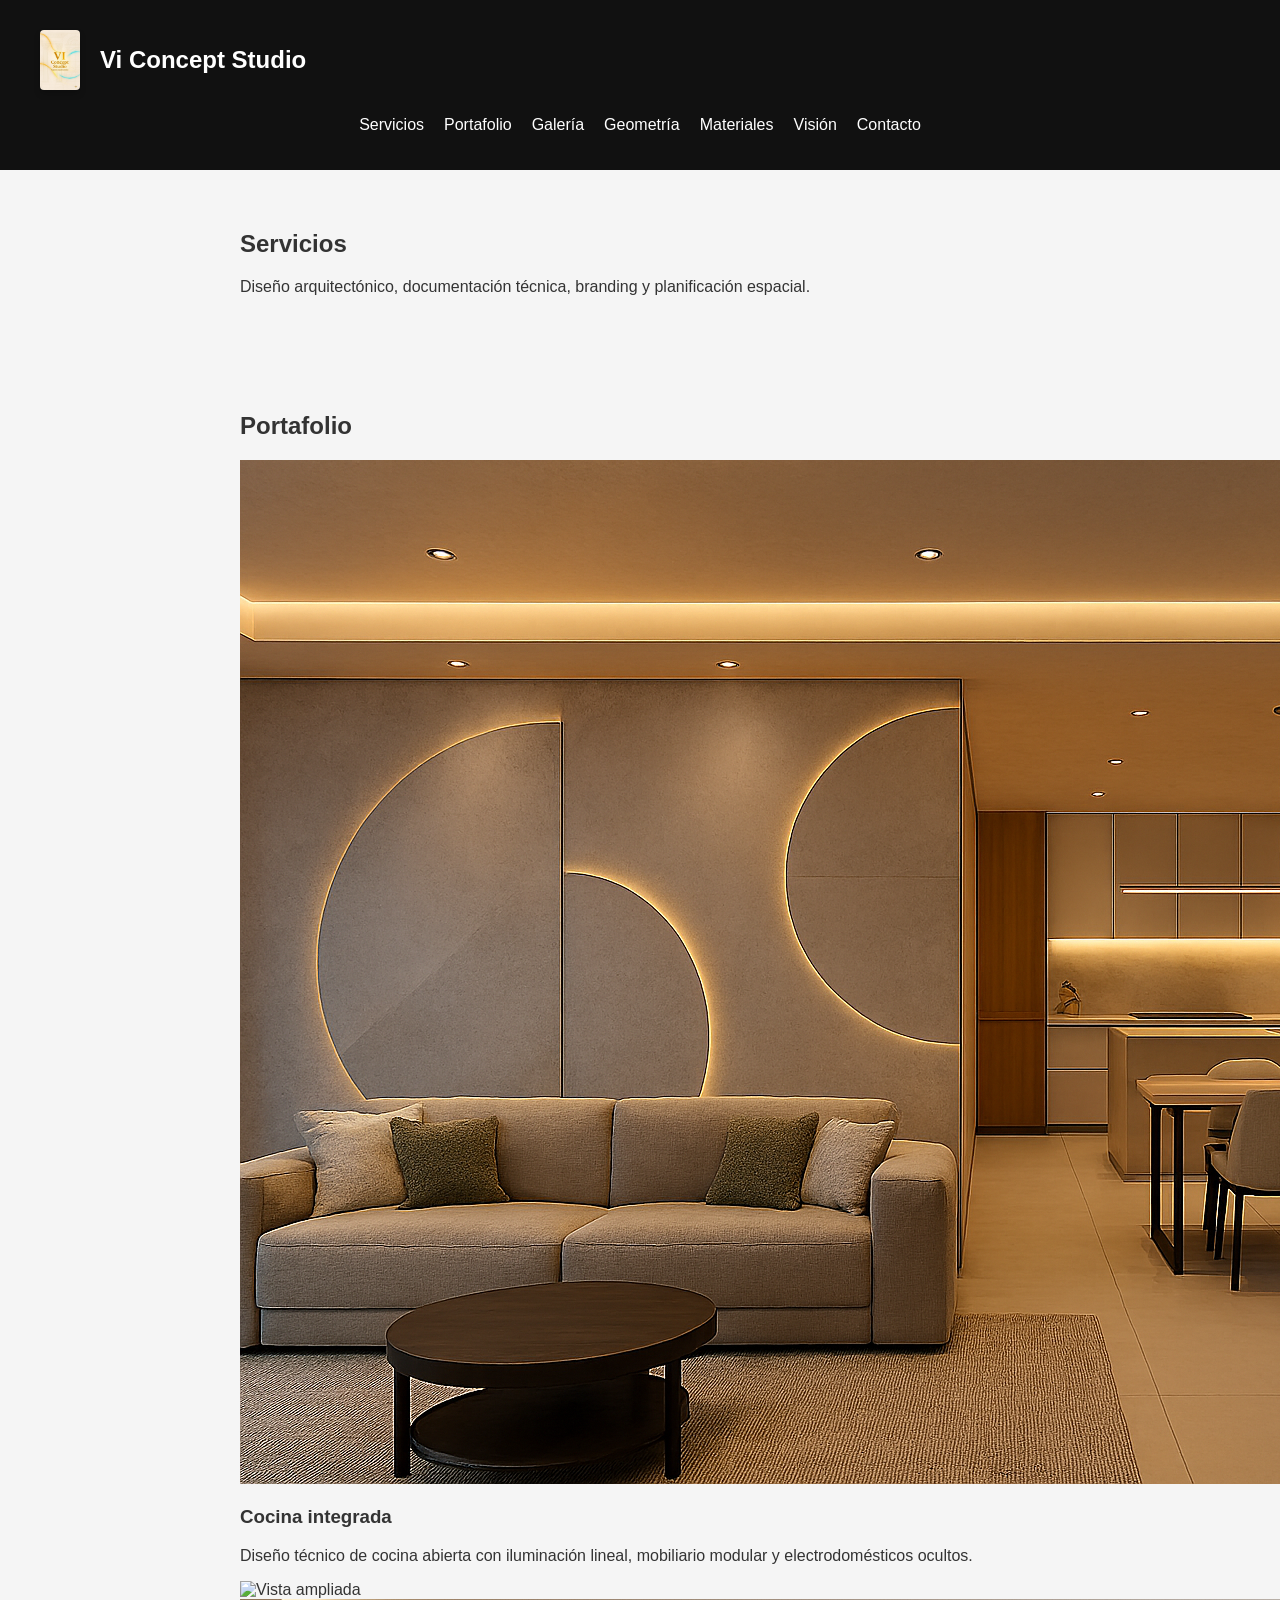
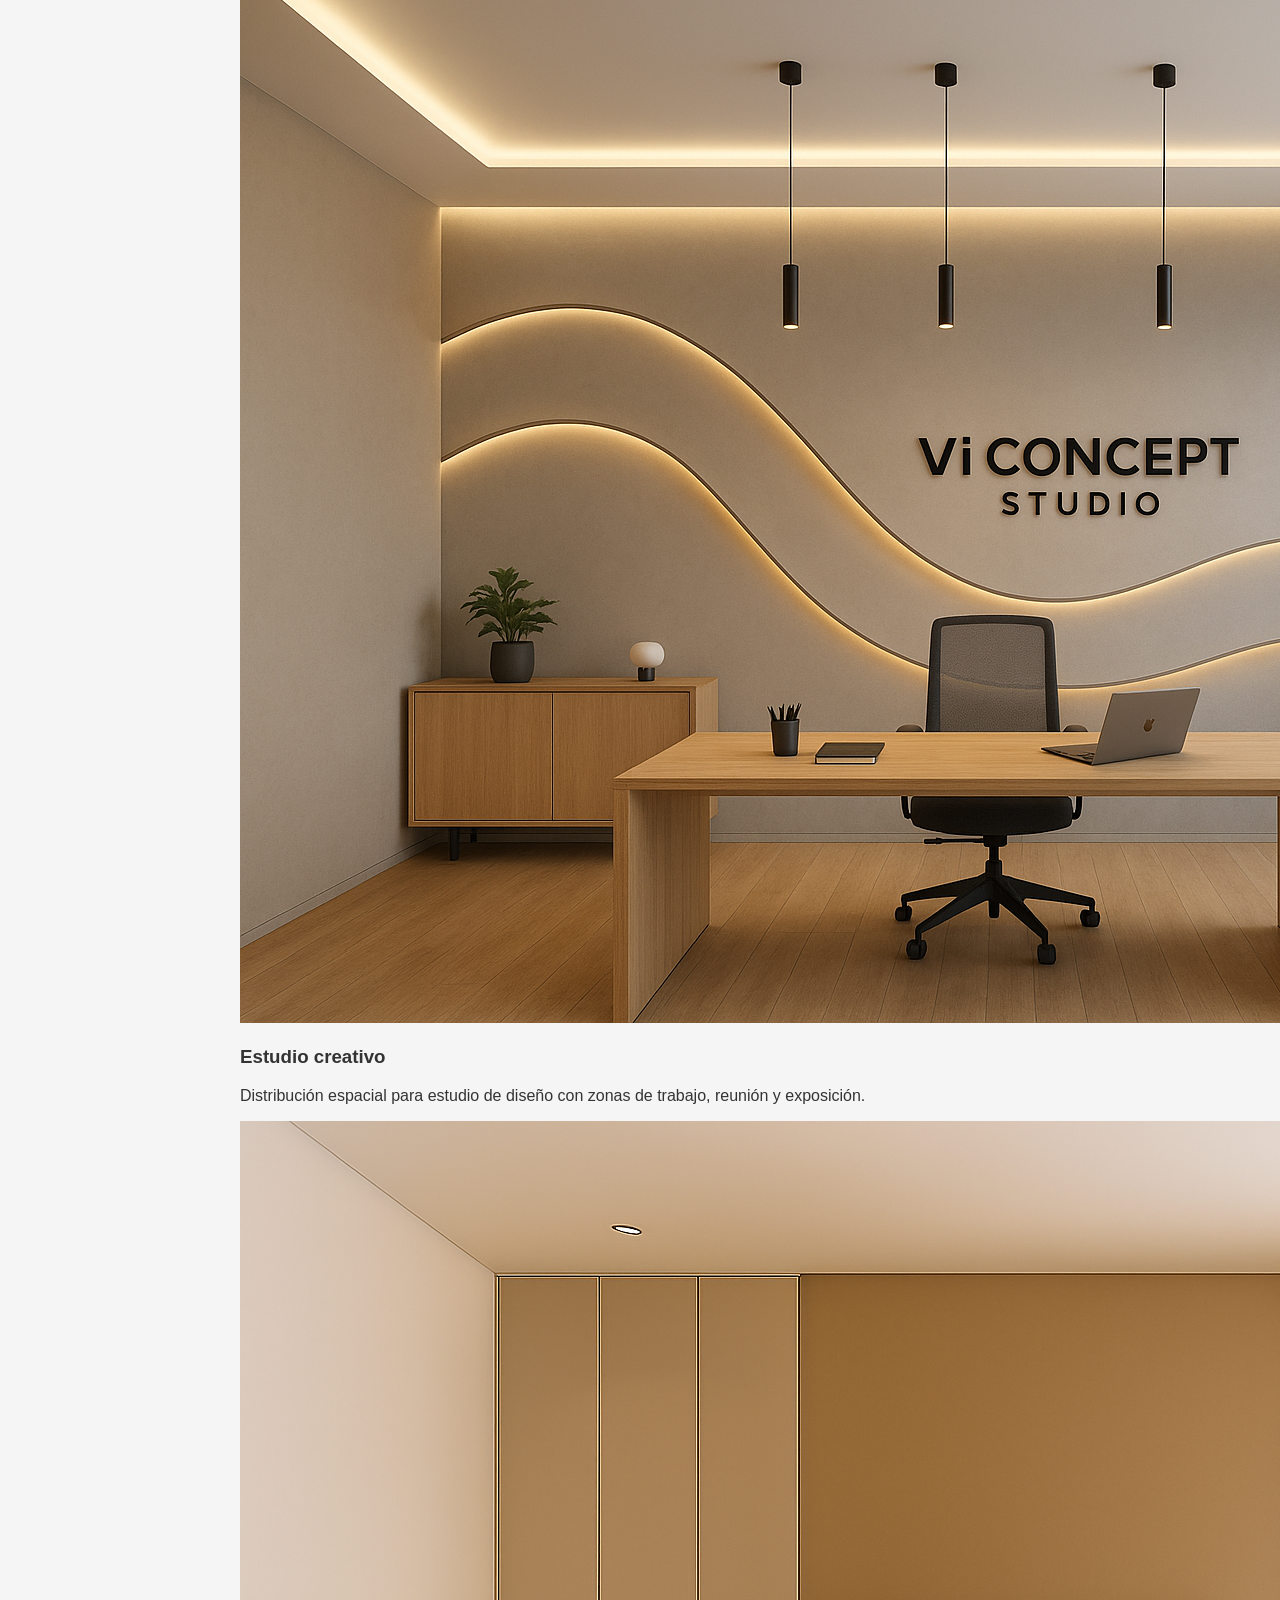
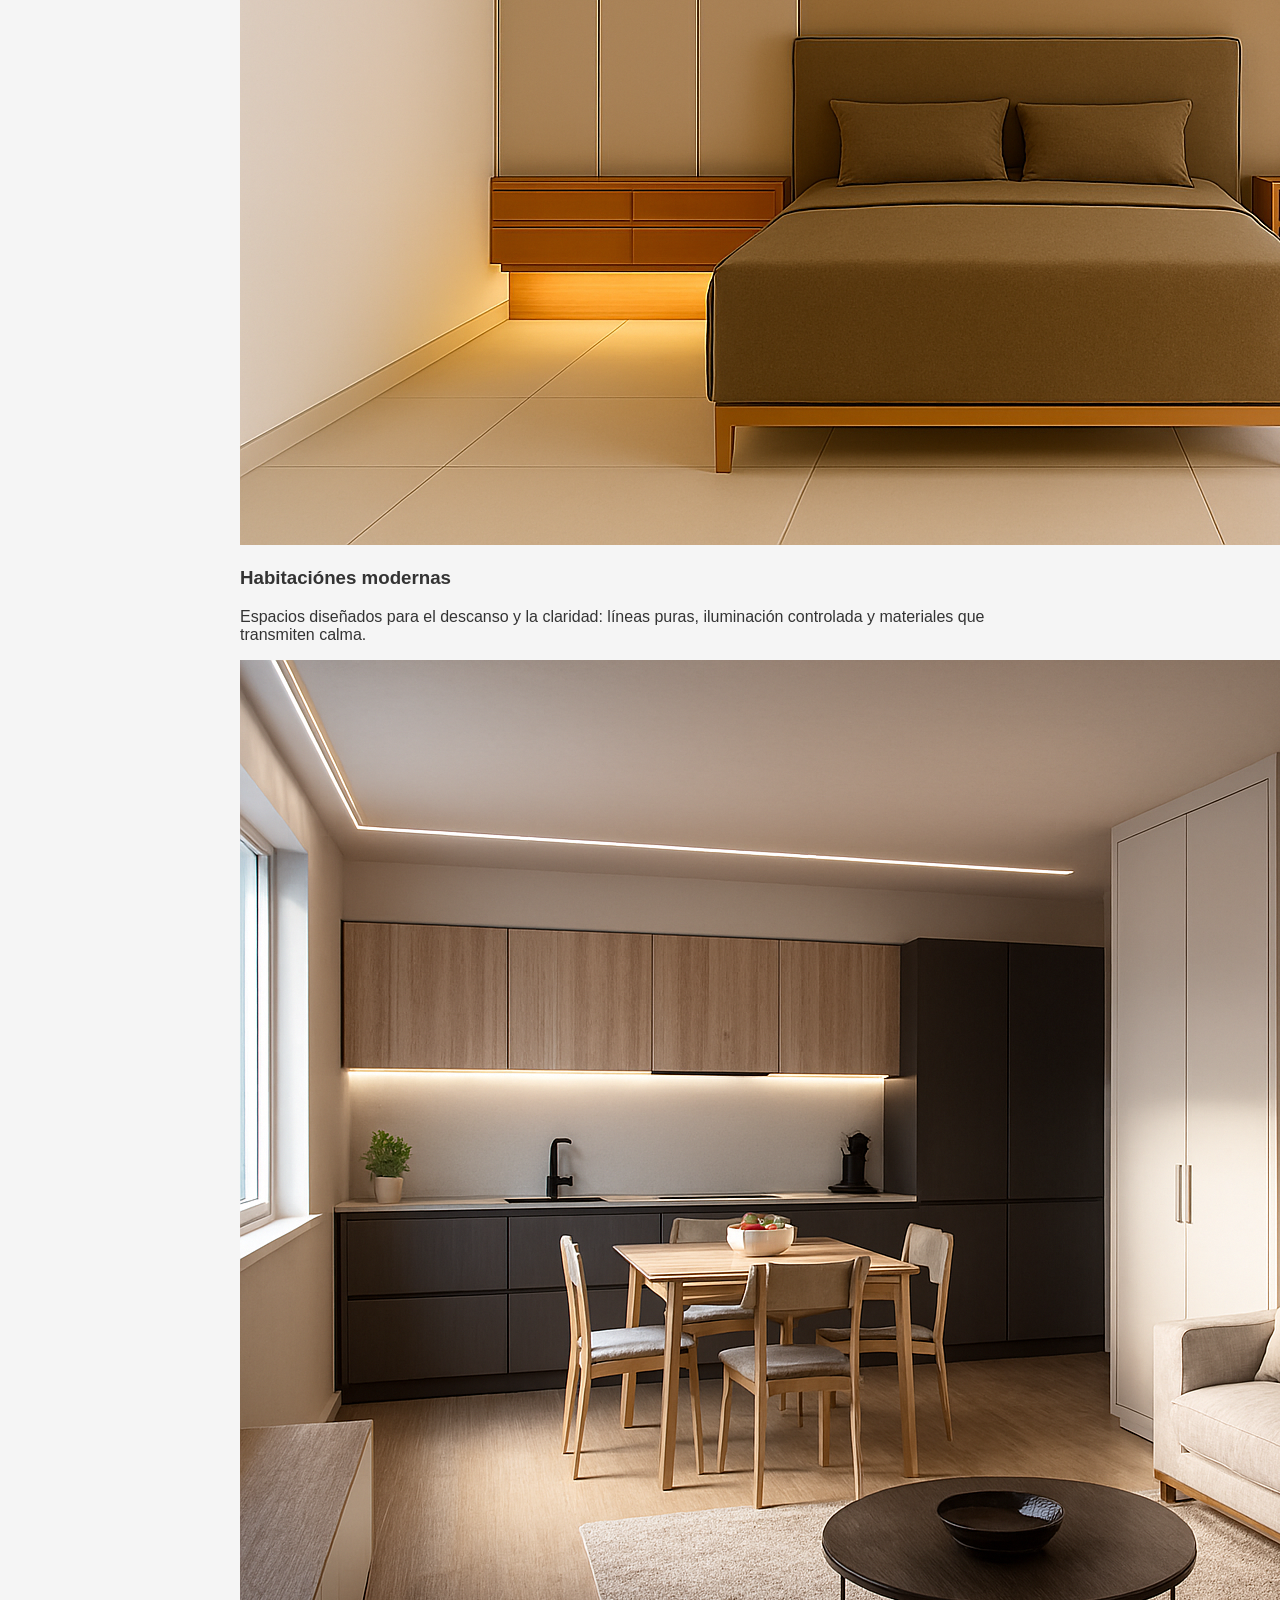
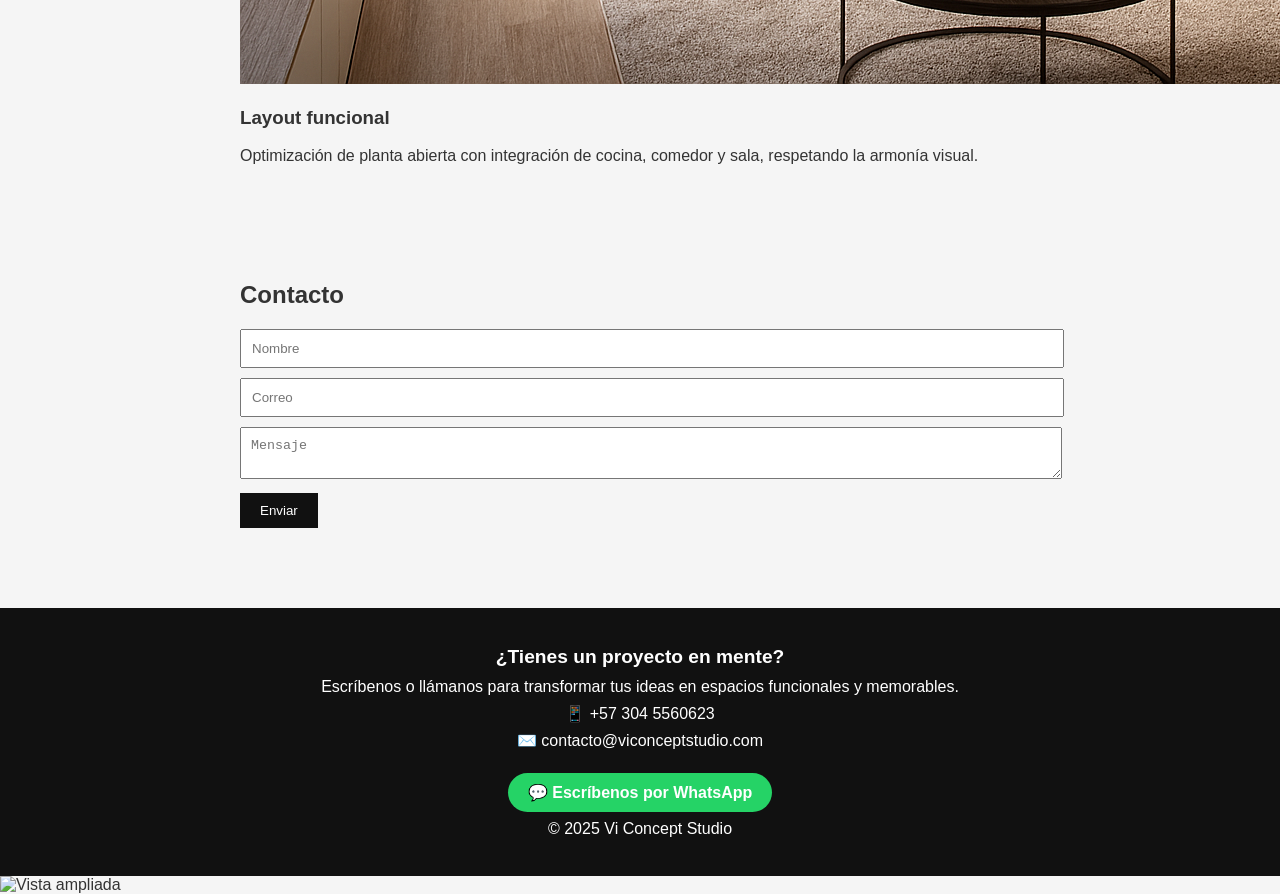
==== index.html @ 235a9444 "Add files via upload" ====
<!DOCTYPE html>
<html lang="es">

<head>
    <meta charset="UTF-8">
    <meta name="viewport" content="width=device-width, initial-scale=1.0">
    <title>Vi Concept Studio</title>
    <link rel="stylesheet" href="styles.css">
</head>

<body>
 <header>
    <div class="encabezado">
        <img src="imagenes/logo.png.jpg" alt="Vi Concept Studio" class="logo">
        <h1>Vi Concept Studio</h1>
    </div>

        
        <nav>
            <ul>
                <li><a href="#servicios">Servicios</a></li>
                <li><a href="#portafolio">Portafolio</a></li>
                <li><a href="galeria.html">Galería</a></li>
                <li><a href="geometria.html">Geometría</a></li>
                <li><a href="materiales.html">Materiales</a></li>
                <li><a href="vision.html">Visión</a></li>
                <li><a href="#contacto">Contacto</a></li>
            </ul>
        </nav>
    </header>

    <section id="servicios">
        <h2>Servicios</h2>
        <p>Diseño arquitectónico, documentación técnica, branding y planificación espacial.</p>
    </section>


    <section id="portafolio">
        <h2>Portafolio</h2>
        <div class="proyecto">
  <a href="/galeria/">
    <img src="imagenes/imagen de la sala un.png" alt="Cocina integrada Vi Concept Studio">
  </a>
  <h3>Cocina integrada</h3>
  <p>Diseño técnico de cocina abierta con iluminación lineal, mobiliario modular y electrodomésticos ocultos.</p>
</div>

<!-- Lightbox oculto -->
                    <div id="lightbox" onclick="cerrarLightbox()">
                        <img id="lightbox-img" src="" alt="Vista ampliada">
                    </div>
                <div class="proyecto">
                    <img src="imagenes/ChatGPT Image 10 nov 2025, 21_29_24.png" alt="Estudio creativo Vi Concept Studio">
                    <h3>Estudio creativo</h3>
                    <p>Distribución espacial para estudio de diseño con zonas de trabajo, reunión y exposición.</p>
                </div>
                <div class="proyecto">
                    <img src="imagenes/hazla a 15 cm del pi.png" alt="habitacion moderna Vi Concept Studio">
                    <h3>Habitaciónes modernas</h3>
                    <p>Espacios diseñados para el descanso y la claridad: líneas puras, iluminación controlada y materiales que transmiten
                    calma.</p>
                </div>
                <div class="proyecto">
                    <img src="imagenes/layout.png" alt="Layout funcional Vi Concept Studio">
                    <h3>Layout funcional</h3>
                    <p>Optimización de planta abierta con integración de cocina, comedor y sala, respetando la armonía visual.
                    </p>
                </div>
            </div>
        </section>

        <div class="galeria">
            <!-- Aquí puedes insertar imágenes de tus proyectos -->
        </div>
    </section>

    <section id="contacto">
        <h2>Contacto</h2>
        <form>
            <input type="text" placeholder="Nombre">
            <input type="email" placeholder="Correo">
            <textarea placeholder="Mensaje"></textarea>
            <button type="submit">Enviar</button>
        </form>
    </section>

<footer>
    <div class="footer-contacto">
        <p><strong>¿Tienes un proyecto en mente?</strong></p>
        <p>Escríbenos o llámanos para transformar tus ideas en espacios funcionales y memorables.</p>
        <p>📱 +57 304 5560623</p>
        <p>✉️ contacto@viconceptstudio.com</p>
        <a href="https://wa.me/573001234567" target="_blank" class="btn-wsp">💬 Escríbenos por WhatsApp</a>
        <p>&copy; 2025 Vi Concept Studio</p>
    </div>
</footer>

<!-- Lightbox oculto -->
<div id="lightbox" onclick="cerrarLightbox()">
    <img id="lightbox-img" src="" alt="Vista ampliada">
</div>

<!-- Enlace al script -->
<script src="script.js"></script>
</body>

</html>
---- styles.css ----
body {
    font-family: 'Segoe UI', sans-serif;
    margin: 0;
    background-color: #f5f5f5;
    color: #333;
}

header {
    background-color: #111;
    color: white;
    padding: 20px;
    text-align: center;
}

nav ul {
    list-style: none;
    padding: 0;
    display: flex;
    justify-content: center;
    gap: 20px;
}

nav a {
    color: white;
    text-decoration: none;
}

section {
    padding: 40px;
    max-width: 800px;
    margin: auto;
}

.galeria {
    display: grid;
    grid-template-columns: repeat(auto-fill, minmax(200px, 1fr));
    gap: 20px;
}

form input,
form textarea {
    width: 100%;
    margin-bottom: 10px;
    padding: 10px;
}

button {
    background-color: #111;
    color: white;
    border: none;
    padding: 10px 20px;
}footer {
    background-color: #111;
    color: white;
    text-align: center;
    padding: 30px 20px;
    margin-top: 40px;
}

.footer-contacto p {
    margin: 8px 0;
    font-size: 1rem;
}

.footer-contacto strong {
    font-size: 1.2rem;
    display: block;
    margin-bottom: 10px;
}
.btn-wsp {
    display: inline-block;
    margin-top: 15px;
    padding: 10px 20px;
    background-color: #25D366;
    color: white;
    font-weight: bold;
    text-decoration: none;
    border-radius: 25px;
    transition: background-color 0.3s ease;
}

.btn-wsp:hover {
    background-color: #1ebe57;
}
.encabezado {
    display: flex;
    align-items: center;
    gap: 20px;
    padding: 10px 20px;
}

.logo {
    height: 60px;
    width: auto;
    border-radius: 4px;
    box-shadow: 0 4px 6px rgba(0, 0, 0, 0.2);
}

header h1 {
    font-size: 1.5rem;
    color: white;
    margin: 0;
}
.cocina-integral {
    background-color: #fff;
    border-radius: 6px;
    box-shadow: 0 4px 8px rgba(0, 0, 0, 0.1);
    padding: 20px;
    max-width: 300px;
    margin: 20px auto;
    text-align: center;
}

.cocina-integral  {
    width: 100px!important;
    height: auto!important;
    margin-bottom: 10px;
    border-radius: 4px;
    object-fit: contain;
}
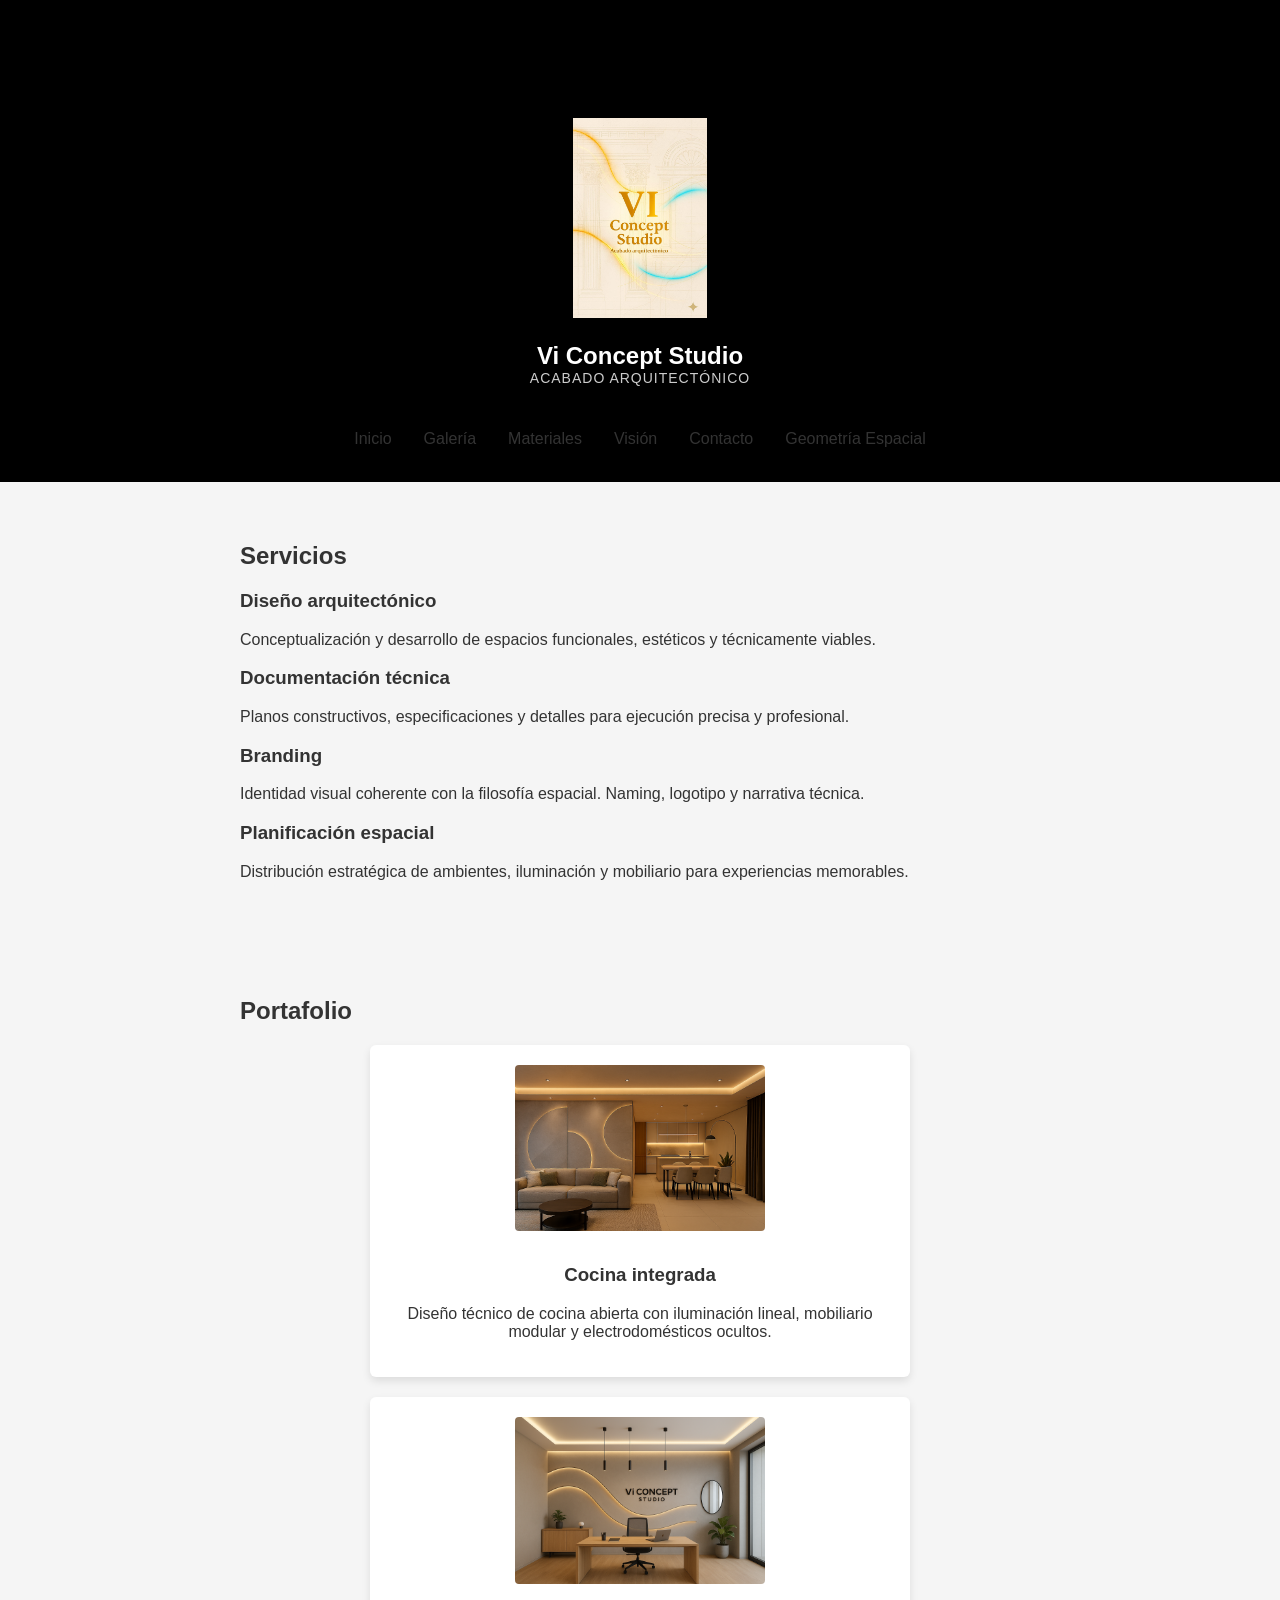
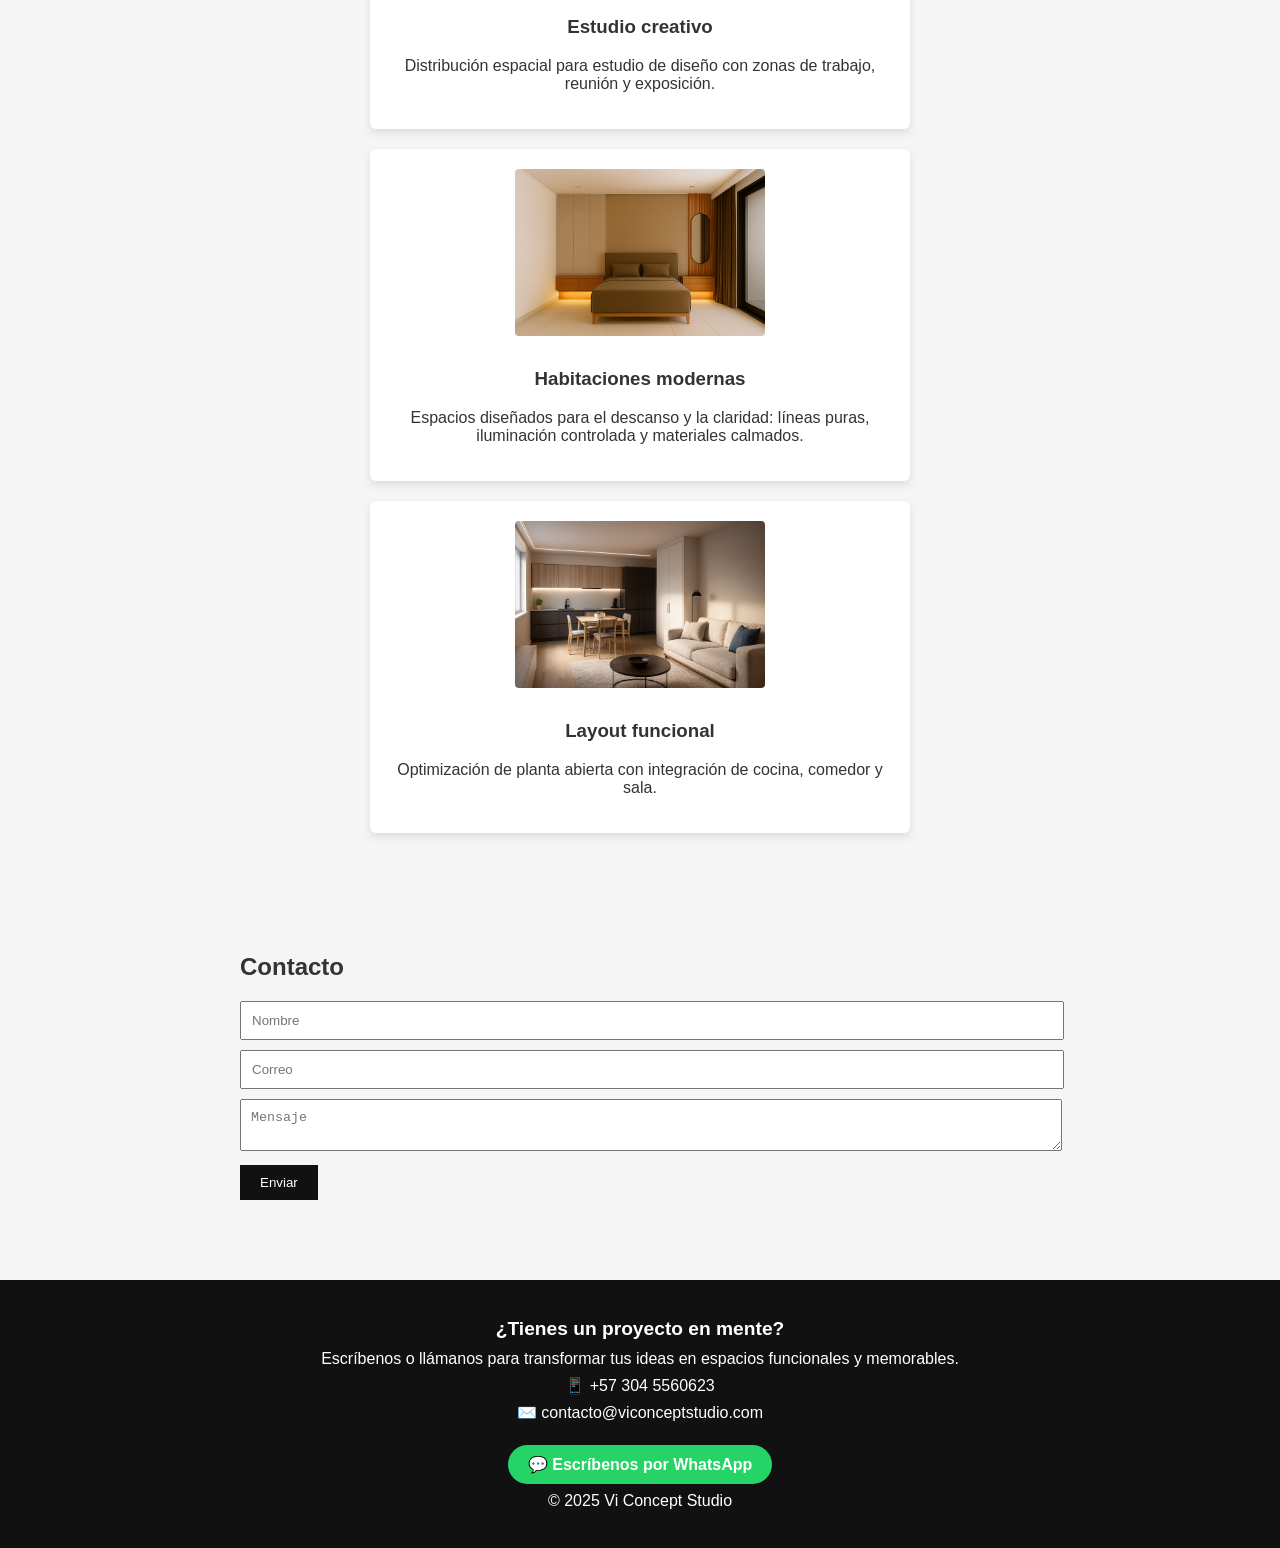
==== commit 26accca7: "Add files via upload" ====
--- a/index.html
+++ b/index.html
@@ -5,73 +5,104 @@
     <meta charset="UTF-8">
     <meta name="viewport" content="width=device-width, initial-scale=1.0">
     <title>Vi Concept Studio</title>
+    
     <link rel="stylesheet" href="styles.css">
 </head>
 
 <body>
- <header>
-    <div class="encabezado">
-        <img src="imagenes/logo.png.jpg" alt="Vi Concept Studio" class="logo">
-        <h1>Vi Concept Studio</h1>
-    </div>
 
-        
-        <nav>
-            <ul>
-                <li><a href="#servicios">Servicios</a></li>
-                <li><a href="#portafolio">Portafolio</a></li>
-                <li><a href="galeria.html">Galería</a></li>
-                <li><a href="geometria.html">Geometría</a></li>
-                <li><a href="materiales.html">Materiales</a></li>
-                <li><a href="vision.html">Visión</a></li>
-                <li><a href="#contacto">Contacto</a></li>
-            </ul>
-        </nav>
-    </header>
+    <!-- ===========================
+          HEADER
+    =========================== -->
+    <header class="encabezado">
+  <div class="logo-wrapper"></div>
+<div class="logo-container">
+    <img src="imagenes/logo.png.jpg" alt="Vi Concept Studio">
+</div>
+  <div>
+    <h1 class="titulo">Vi Concept Studio</h1>
+    <p class="subtitulo-logo">Acabado arquitectónico</p>
+  </div>
+
+  <!-- Ícono del menú hamburguesa -->
+  <button class="menu-toggle" id="menu-toggle" aria-label="Abrir menú">☰</button>
+
+  <!-- Menú responsive -->
+  <nav class="menu" id="menu">
+    <ul>
+      <li><a href="index.html">Inicio</a></li>
+      <li><a href="galeria.html">Galería</a></li>
+      <li><a href="materiales.html">Materiales</a></li>
+      <li><a href="vision.html">Visión</a></li>
+      <li><a href="#contacto">Contacto</a></li>
+      <li><a href="geometria.html">Geometría Espacial</a></li>
+    </ul>
+  </nav>
+</header>
+
+
+    <!-- ===========================
+          CONTENIDO
+    =========================== -->
 
     <section id="servicios">
         <h2>Servicios</h2>
-        <p>Diseño arquitectónico, documentación técnica, branding y planificación espacial.</p>
+        <div class="servicios-grid">
+            <div class="servicio-card">
+                <h3>Diseño arquitectónico</h3>
+                <p>Conceptualización y desarrollo de espacios funcionales, estéticos y técnicamente viables.</p>
+            </div>
+            <div class="servicio-card">
+                <h3>Documentación técnica</h3>
+                <p>Planos constructivos, especificaciones y detalles para ejecución precisa y profesional.</p>
+            </div>
+            <div class="servicio-card">
+                <h3>Branding</h3>
+                <p>Identidad visual coherente con la filosofía espacial. Naming, logotipo y narrativa técnica.</p>
+            </div>
+            <div class="servicio-card">
+                <h3>Planificación espacial</h3>
+                <p>Distribución estratégica de ambientes, iluminación y mobiliario para experiencias memorables.</p>
+            </div>
+        </div>
     </section>
 
 
     <section id="portafolio">
         <h2>Portafolio</h2>
+
         <div class="proyecto">
-  <a href="/galeria/">
-    <img src="imagenes/imagen de la sala un.png" alt="Cocina integrada Vi Concept Studio">
-  </a>
-  <h3>Cocina integrada</h3>
-  <p>Diseño técnico de cocina abierta con iluminación lineal, mobiliario modular y electrodomésticos ocultos.</p>
-</div>
+            <a href="/galeria/">
+                <img src="imagenes/imagen de la sala un.png" alt="Cocina integrada Vi Concept Studio">
+            </a>
+            <h3>Cocina integrada</h3>
+            <p>Diseño técnico de cocina abierta con iluminación lineal, mobiliario modular y electrodomésticos ocultos.
+            </p>
+        </div>
 
-<!-- Lightbox oculto -->
-                    <div id="lightbox" onclick="cerrarLightbox()">
-                        <img id="lightbox-img" src="" alt="Vista ampliada">
-                    </div>
-                <div class="proyecto">
-                    <img src="imagenes/ChatGPT Image 10 nov 2025, 21_29_24.png" alt="Estudio creativo Vi Concept Studio">
-                    <h3>Estudio creativo</h3>
-                    <p>Distribución espacial para estudio de diseño con zonas de trabajo, reunión y exposición.</p>
-                </div>
-                <div class="proyecto">
-                    <img src="imagenes/hazla a 15 cm del pi.png" alt="habitacion moderna Vi Concept Studio">
-                    <h3>Habitaciónes modernas</h3>
-                    <p>Espacios diseñados para el descanso y la claridad: líneas puras, iluminación controlada y materiales que transmiten
-                    calma.</p>
-                </div>
-                <div class="proyecto">
-                    <img src="imagenes/layout.png" alt="Layout funcional Vi Concept Studio">
-                    <h3>Layout funcional</h3>
-                    <p>Optimización de planta abierta con integración de cocina, comedor y sala, respetando la armonía visual.
-                    </p>
-                </div>
-            </div>
-        </section>
+        <div id="lightbox" onclick="cerrarLightbox()">
+            <img id="lightbox-img" src="" alt="Vista ampliada">
+        </div>
 
-        <div class="galeria">
-            <!-- Aquí puedes insertar imágenes de tus proyectos -->
+        <div class="proyecto">
+            <img src="imagenes/ChatGPT Image 10 nov 2025, 21_29_24.png" alt="Estudio creativo Vi Concept Studio">
+            <h3>Estudio creativo</h3>
+            <p>Distribución espacial para estudio de diseño con zonas de trabajo, reunión y exposición.</p>
         </div>
+
+        <div class="proyecto">
+            <img src="imagenes/hazla a 15 cm del pi.png" alt="Habitaciones modernas Vi Concept Studio">
+            <h3>Habitaciones modernas</h3>
+            <p>Espacios diseñados para el descanso y la claridad: líneas puras, iluminación controlada y materiales
+                calmados.</p>
+        </div>
+
+        <div class="proyecto">
+            <img src="imagenes/layout.png" alt="Layout funcional Vi Concept Studio">
+            <h3>Layout funcional</h3>
+            <p>Optimización de planta abierta con integración de cocina, comedor y sala.</p>
+        </div>
+
     </section>
 
     <section id="contacto">
@@ -84,25 +115,35 @@
         </form>
     </section>
 
-<footer>
-    <div class="footer-contacto">
-        <p><strong>¿Tienes un proyecto en mente?</strong></p>
-        <p>Escríbenos o llámanos para transformar tus ideas en espacios funcionales y memorables.</p>
-        <p>📱 +57 304 5560623</p>
-        <p>✉️ contacto@viconceptstudio.com</p>
-        <a href="https://wa.me/573001234567" target="_blank" class="btn-wsp">💬 Escríbenos por WhatsApp</a>
-        <p>&copy; 2025 Vi Concept Studio</p>
-    </div>
-</footer>
 
-<!-- Lightbox oculto -->
-<div id="lightbox" onclick="cerrarLightbox()">
-    <img id="lightbox-img" src="" alt="Vista ampliada">
-</div>
+    <!-- ===========================
+          FOOTER
+    =========================== -->
+    <footer>
+        <div class="footer-contacto">
+            <p><strong>¿Tienes un proyecto en mente?</strong></p>
+            <p>Escríbenos o llámanos para transformar tus ideas en espacios funcionales y memorables.</p>
+            <p>📱 +57 304 5560623</p>
+            <p>✉️ contacto@viconceptstudio.com</p>
+            <a href="https://wa.me/573001234567" target="_blank" class="btn-wsp">💬 Escríbenos por WhatsApp</a>
+            <p>&copy; 2025 Vi Concept Studio</p>
+        </div>
+    </footer>
 
-<!-- Enlace al script -->
-<script src="script.js"></script>
+    <!-- Conexión al JS del menú -->
+   <script>document.addEventListener("DOMContentLoaded", function () {
+        const toggle = document.getElementById('menu-toggle');
+        const menu = document.getElementById('menu');
+
+        toggle.addEventListener('click', function () {
+            menu.classList.toggle('active');
+        });
+    });
+</script>
+
 </body>
 
 </html>
 
+
+
--- a/styles.css
+++ b/styles.css
@@ -101,20 +101,370 @@
     color: white;
     margin: 0;
 }
-.cocina-integral {
+.proyecto {
     background-color: #fff;
     border-radius: 6px;
     box-shadow: 0 4px 8px rgba(0, 0, 0, 0.1);
     padding: 20px;
-    max-width: 300px;
+    max-width: 500px;
     margin: 20px auto;
     text-align: center;
 }
 
-.cocina-integral  {
-    width: 100px!important;
-    height: auto!important;
+.proyecto img {
+    width: 250px;
+    height: auto;
     margin-bottom: 10px;
     border-radius: 4px;
     object-fit: contain;
 }
+#lightbox {
+    display: none;
+    position: fixed;
+    top: 0;
+    left: 0;
+    width: 100%;
+    height: 100%;
+    background: rgba(0, 0, 0, 0.8);
+    justify-content: center;
+    align-items: center;
+    z-index: 999;
+}
+
+#lightbox img {
+    max-width: 90%;
+    max-height: 90%;
+    border-radius: 6px;
+    box-shadow: 0 0 20px rgba(255, 255, 255, 0.2);
+}
+.titulo-pagina {
+    text-align: center;
+    margin-top: 60px;
+}
+
+.volver-inicio {
+    display: inline-block;
+    margin-top: 10px;
+    font-size: 1rem;
+    color: #333;
+    text-decoration: none;
+    border-bottom: 1px solid #ccc;
+    transition: all 0.3s ease;
+}
+
+.titulo-pagina {
+    text-align: center;
+    margin-top: 80px;
+}
+
+.titulo-pagina h2 {
+    font-size: 2rem;
+    margin-bottom: 10px;
+}
+
+.volver-inicio {
+    display: inline-block;
+    font-size: 1rem;
+    color: #333;
+    text-decoration: none;
+    border-bottom: 1px solid #ccc;
+    transition: all 0.3s ease;
+}
+
+.volver-inicio:hover {
+    color: #000;
+    border-bottom: 1px solid #000;
+}
+.titulo-pagina {
+    position: fixed;
+    top: 80px;
+    /* ajusta según la altura de tu header */
+    left: 0;
+    width: 100%;
+    background-color: white;
+    z-index: 999;
+    text-align: center;
+    padding: 20px 10px;
+    box-shadow: 0 2px 5px rgba(0, 0, 0, 0.1);
+}
+
+.titulo-pagina h2 {
+    margin: 0;
+    font-size: 1.8rem;
+}
+
+.volver-inicio {
+    display: inline-block;
+    margin-top: 8px;
+    font-size: 1rem;
+    color: #333;
+    text-decoration: none;
+    border-bottom: 1px solid #ccc;
+    transition: all 0.3s ease;
+}
+
+.volver-inicio:hover {
+    color: #000;
+    border-bottom: 1px solid #656363;
+}
+
+/* Compensar el espacio fijo */
+main {
+    padding-top: 180px;
+    /* ajusta según el alto total del header + título */
+}
+.encabezado {
+    background-color: #626262;
+    /* fondo negro */
+    color: #fff;
+    padding: 20px;
+    display: flex;
+    justify-content: space-between;
+    align-items: center;
+}
+
+.boton-inicio {
+    background-color: #fff;
+    color: #f5f5f5;
+    padding: 8px 16px;
+    text-decoration: none;
+    border-radius: 4px;
+    font-weight: 500;
+    transition: background-color 0.3s ease;
+}
+.logo {
+    display: block;
+    margin: 2rem auto;
+    max-width: 160px;
+    /* Mitad del tamaño anterior */
+    width: 100%;
+    height: auto;
+    transition: transform 0.3s ease, opacity 0.3s ease;
+}
+
+.logo:hover {
+    transform: scale(1.05);
+    opacity: 0.9;
+}
+.logo-wrapper {
+    text-align: center;
+    padding: 4vh 0;
+    background-color: #000;
+}
+
+.logo {
+    display: block;
+    margin: 0 auto;
+    width: 40vw;
+    max-width: 160px;
+    height: auto;
+    transition: transform 0.3s ease, opacity 0.3s ease;
+}
+
+.logo:hover {
+    transform: scale(1.05);
+    opacity: 0.9;
+}
+
+.subtitulo-logo {
+    font-size: clamp(0.8rem, 2vw, 1rem);
+    color: #888;
+    margin-top: 1rem;
+    letter-spacing: 1px;
+    text-transform: uppercase;
+    font-family: 'Inter', sans-serif;
+}
+.logo {
+    display: block;
+    margin: 2rem auto;
+    width: 40vw;
+    /* Escala según pantalla */
+    max-width: 160px;
+    /* Tamaño máximo */
+    height: auto;
+    transition: transform 0.3s ease, opacity 0.3s ease;
+}
+/* Estilos base */
+.menu {
+    display: none;
+    flex-direction: column;
+    background-color: white;
+    position: absolute;
+    top: 60px;
+    right: 20px;
+    padding: 1rem;
+    box-shadow: 0 4px 12px rgba(0, 0, 0, 0.1);
+    z-index: 1000;
+}
+
+.menu ul {
+    list-style: none;
+    margin: 0;
+    padding: 0;
+}
+
+.menu li a {
+    display: block;
+    padding: 0.5rem 0;
+    text-decoration: none;
+    color: #333;
+}
+
+.menu-toggle {
+    background: none;
+    border: none;
+    font-size: 24px;
+    cursor: pointer;
+    position: absolute;
+    top: 20px;
+    right: 20px;
+}
+
+/* Mostrar menú cuando está activo */
+.menu.active {
+    display: flex;
+}
+
+/* Estilos para pantallas grandes */
+@media (min-width: 768px) {
+    .menu {
+        display: flex !important;
+        position: static;
+        flex-direction: column;
+        /* Mantiene el menú vertical */
+        box-shadow: none;
+        padding: 0;
+    }
+
+    .menu-toggle {
+        display: none;
+    }
+}
+.encabezado {
+    display: flex;
+    flex-direction: column;
+    align-items: center;
+    position: relative;
+}
+
+.menu-toggle {
+    background: none;
+    border: none;
+    font-size: 24px;
+    cursor: pointer;
+    margin-top: 1rem;
+}
+.logo-wrapper {
+    display: flex;
+    justify-content: center;
+    align-items: center;
+    margin-top: 1rem;
+}
+
+.logo-wrapper img {
+    width: 120px;
+    height: auto;
+    object-fit: contain;
+    filter: drop-shadow(0 2px 4px rgba(0, 0, 0, 0.1));
+    transition: transform 0.3s ease;
+}
+
+.logo-wrapper img:hover {
+    transform: scale(1.05);
+}
+.encabezado {
+    display: grid;
+    grid-template-columns: auto 1fr auto;
+    align-items: center;
+    padding: 1rem 2rem;
+}
+
+.logo-wrapper {
+    justify-self: start;
+}
+
+.titulo,
+.subtitulo-logo {
+    text-align: center;
+}
+
+.menu-toggle {
+    justify-self: end;
+}
+.encabezado {
+    display: flex;
+    align-items: center;
+    justify-content: space-between;
+    padding: 10px 40px;
+    background-color: #f5f5f5;
+}
+
+.encabezado {
+    display: flex;
+    align-items: center;
+    justify-content: space-between;
+    padding: 10px 40px;
+    background-color: #000;
+    /* Fondo negro */
+    color: #fff;
+    /* Texto blanco */
+}
+
+.logo-container img {
+    height: 200px;
+}
+
+.titulo-container {
+    margin-left: 20px;
+}
+
+.titulo {
+    font-size: 24px;
+    margin: 0;
+    color: #ffffff;
+}
+
+.subtitulo-logo {
+    font-size: 14px;
+    margin: 0;
+    color: #cccccc;
+}
+
+.menu {
+    background-color: #000;
+    /* Fondo negro */
+    padding: 1rem 0;
+}
+
+.menu ul {
+    display: flex;
+    justify-content: center;
+    gap: 2rem;
+    /* Espacio entre botones */
+    list-style: none;
+    margin: 0;
+    padding: 0;
+}
+
+.menu li {
+    margin: 0;
+}
+
+.menu a {
+    color: #ccc;
+    /* Gris claro para contraste suave */
+    text-decoration: none;
+    font-weight: 500;
+    font-size: 1rem;
+    padding: 0.5rem 1rem;
+    display: inline-block;
+    transition: color 0.3s ease, background-color 0.3s ease;
+}
+
+.menu a:hover {
+    color: #fff;
+    /* Blanco al pasar el mouse */
+    background-color: #222;
+    /* Fondo gris oscuro para resaltar */
+    border-radius: 4px;
+}
